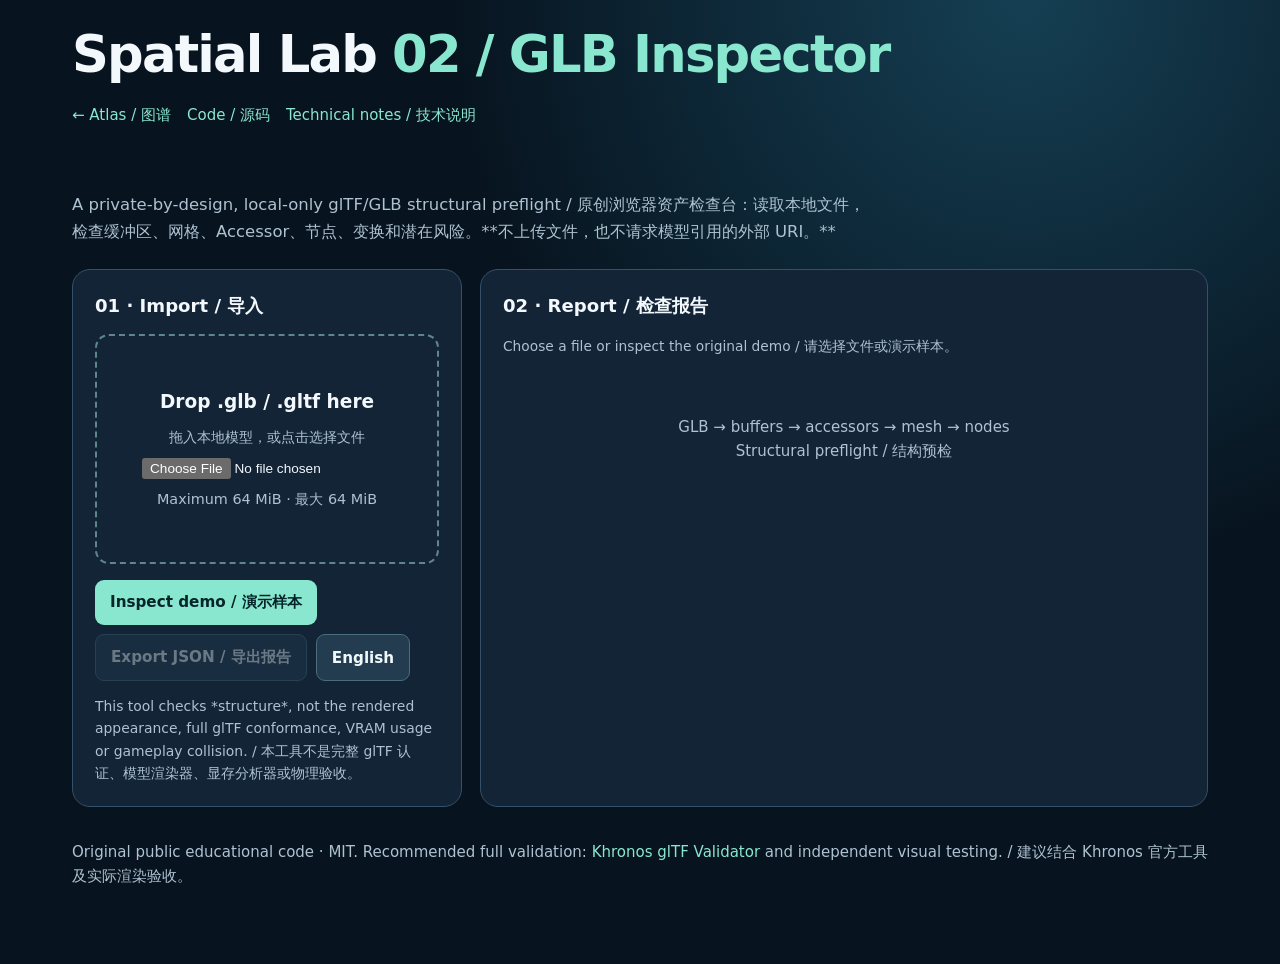
==== labs/glb-inspector/index.html @ d6ca84d6 "feat(labs): add offline GLB inspector UI with drag-drop, report and bounds preview" ====
<!doctype html>
<html lang="zh-CN"><head><meta charset="utf-8"><meta name="viewport" content="width=device-width,initial-scale=1"><link rel="icon" href="data:,"><meta name="description" content="Offline browser-based GLB/glTF preflight inspector, Chinese and English. No upload."><title>GLB Asset Inspector · Open Immersive Atlas</title>
<style>
:root{color-scheme:dark;--ink:#f3f8fc;--muted:#aec2d1;--bg:#07131e;--panel:#132437;--line:#355069;--accent:#89e7cf;--warn:#ffd08a;--bad:#ff9d9d}
*{box-sizing:border-box}body{margin:0;background:radial-gradient(circle at 80% 0,#153f53,transparent 42%),var(--bg);color:var(--ink);font:15px/1.6 system-ui,"Noto Sans SC",sans-serif}
a{color:var(--accent);text-decoration:none}a:hover{text-decoration:underline}header,main{max-width:1180px;padding:25px 22px;margin:auto}header{display:flex;justify-content:space-between;gap:20px;align-items:baseline;flex-wrap:wrap}header nav{display:flex;gap:16px;flex-wrap:wrap}
h1{margin:0;font-size:clamp(1.9rem,4vw,3.25rem);line-height:1.14;letter-spacing:-.035em}h1 b{color:var(--accent)}.intro{font-size:1.03rem;color:var(--muted);max-width:800px;margin:15px 0 24px}
.layout{display:grid;grid-template-columns:390px minmax(0,1fr);gap:18px}.panel{background:var(--panel);border:1px solid var(--line);border-radius:18px;padding:22px;min-width:0}.panel h2{font-size:1.13rem;margin:0 0 13px}
.drop{border:2px dashed #5e868b;border-radius:14px;min-height:230px;padding:28px 17px;text-align:center;display:flex;align-items:center;justify-content:center;flex-direction:column;gap:9px;transition:background .15s,border-color .15s}
.drop.over{background:#214248;border-color:var(--accent)}.drop strong{font-size:1.16rem}.drop p{margin:0;color:var(--muted);font-size:.9rem}
.drop input{width:100%;max-width:250px;font-size:.85rem}button{color:#06252b;background:var(--accent);border:0;border-radius:9px;padding:12px 15px;cursor:pointer;font:600 .95rem system-ui}
button.secondary{background:#243c50;color:#eff8f9;border:1px solid #496d79}button:disabled{opacity:.4;cursor:not-allowed}
.actions{display:flex;gap:9px;flex-wrap:wrap;margin-top:16px}.note{font-size:.87rem;color:var(--muted);margin:14px 0 0}
.metrics{display:grid;grid-template-columns:repeat(3,minmax(0,1fr));gap:9px;margin-bottom:18px}
.metric{border:1px solid #315063;border-radius:11px;background:#0a1b2a;padding:10px 13px;min-width:0}
.metric b{font-size:1.5rem;display:block;overflow-wrap:anywhere;font-variant-numeric:tabular-nums}.metric small{color:var(--muted)}
.empty{padding:40px 10px;text-align:center;color:var(--muted)}.status{font-size:.86rem;color:var(--muted);min-height:26px}
.issues{display:grid;gap:9px;max-height:390px;overflow:auto}.issue{padding:11px;border:1px solid #486178;border-radius:10px;background:#0e1e2f}
.issue[data-severity="error"]{border-left:3px solid var(--bad)}.issue[data-severity="warning"]{border-left:3px solid var(--warn)}
.issue strong{font-size:.85rem}.issue small{display:block;color:var(--muted);overflow-wrap:anywhere}.issue p{margin:3px 0 0}
.boxes{display:flex;gap:9px;flex-wrap:wrap;margin:10px 0}.tag{padding:4px 10px;border-radius:99px;background:#203748;color:#c9e4eb;font-size:.8rem}
.preview{background:#091826;border:1px solid #355268;border-radius:12px;padding:9px}.preview canvas{display:block;width:100%;height:175px}.preview-caption{font-size:.8rem;color:var(--muted);margin-top:6px}
footer{color:var(--muted);padding:18px 0 36px}.danger{color:var(--bad)}@media(max-width:800px){.layout{grid-template-columns:1fr}.metrics{grid-template-columns:repeat(2,minmax(0,1fr))}}@media(max-width:460px){.metrics{grid-template-columns:1fr}}
</style></head>
<body><header><div><h1>Spatial Lab <b>02 / GLB Inspector</b></h1></div><nav><a href="../../">← Atlas / 图谱</a><a href="https://github.com/star8592/open-immersive-atlas/tree/main/labs/glb-inspector">Code / 源码</a><a href="https://github.com/star8592/open-immersive-atlas/blob/main/labs/glb-inspector/README.md">Technical notes / 技术说明</a></nav></header>
<main><p class="intro">A private-by-design, local-only glTF/GLB structural preflight / 原创浏览器资产检查台：读取本地文件，检查缓冲区、网格、Accessor、节点、变换和潜在风险。**不上传文件，也不请求模型引用的外部 URI。**</p>
<div class="layout"><section class="panel"><h2>01 · Import / 导入</h2><div id="drop" class="drop"><strong>Drop .glb / .gltf here</strong><p>拖入本地模型，或点击选择文件</p><input id="file" type="file" accept=".glb,.gltf,model/gltf-binary,model/gltf+json" aria-label="Choose local glTF or GLB file"><p>Maximum 64 MiB · 最大 64 MiB</p></div><div class="actions"><button id="sample" type="button">Inspect demo / 演示样本</button><button id="export" class="secondary" type="button" disabled>Export JSON / 导出报告</button><button id="language" class="secondary" type="button">English</button></div><p class="note">This tool checks *structure*, not the rendered appearance, full glTF conformance, VRAM usage or gameplay collision. / 本工具不是完整 glTF 认证、模型渲染器、显存分析器或物理验收。</p></section>
<section class="panel"><h2>02 · Report / 检查报告</h2><p class="status" id="status" role="status" aria-live="polite">Choose a file or inspect the original demo / 请选择文件或演示样本。</p>
<div id="report" hidden><div class="metrics" id="metrics"></div><div class="boxes" id="tags"></div><div id="preview" class="preview"><canvas id="bounds" width="600" height="230" role="img" aria-label="Orthographic bounding-box schematic, not the model render"></canvas><div class="preview-caption">Bounding-box schematic only; not a mesh render / 仅显示包围盒结构示意，并非实际模型外观。</div></div><h3>Findings / 问题清单</h3><div class="issues" id="issues"></div></div>
<div id="empty" class="empty">GLB → buffers → accessors → mesh → nodes<br>Structural preflight / 结构预检</div></section></div>
<footer><p>Original public educational code · MIT. Recommended full validation: <a href="https://github.khronos.org/glTF-Validator/" target="_blank" rel="noopener noreferrer">Khronos glTF Validator</a> and independent visual testing. / 建议结合 Khronos 官方工具及实际渲染验收。</p></footer></main><script type="module" src="./app.mjs"></script></body></html>
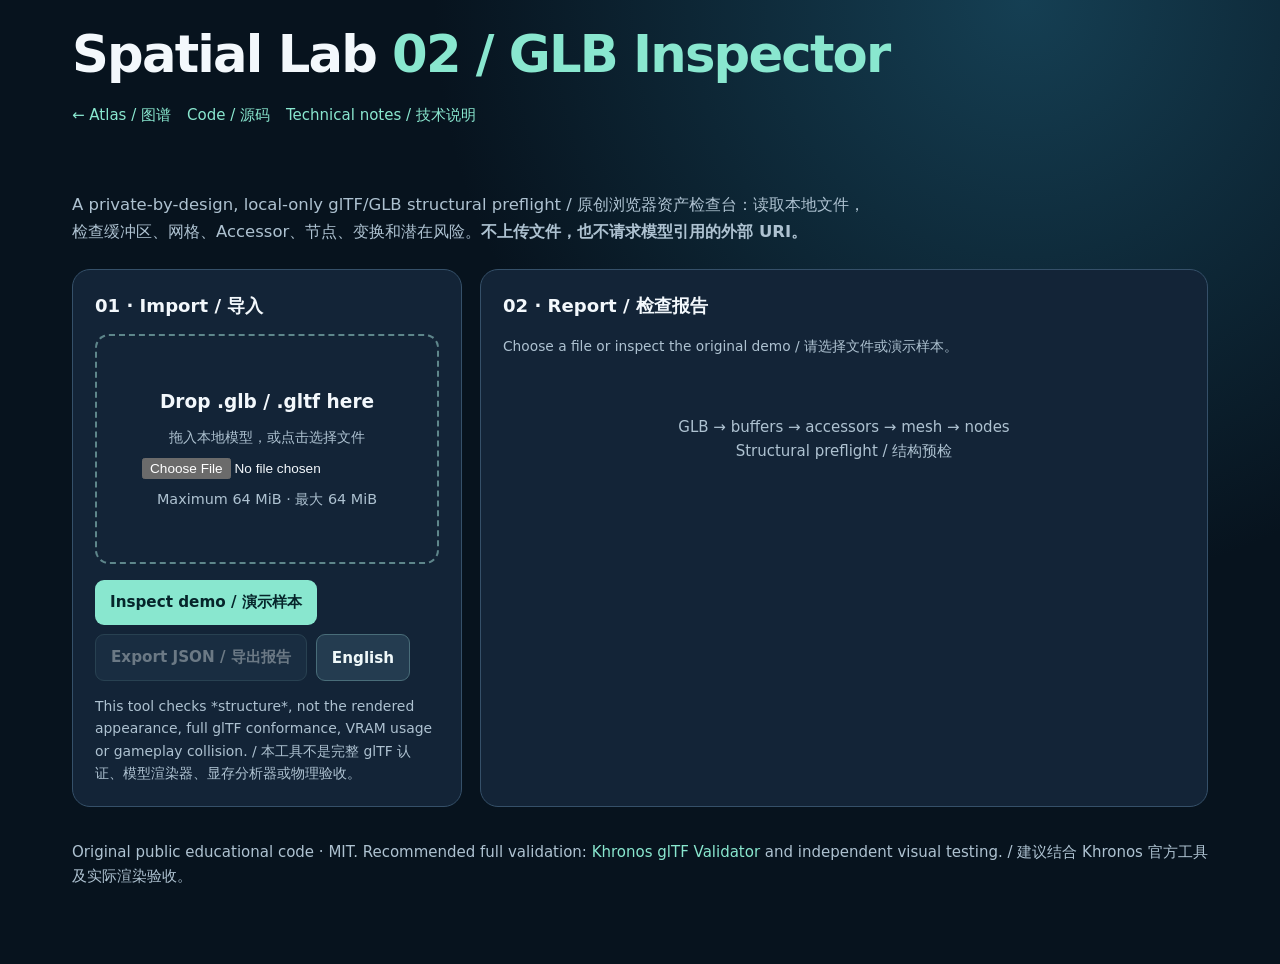
==== commit b0f3de72: "feat: integrate and validate local-first asset inspector in labs/glb-inspector/index.html" ====
--- a/labs/glb-inspector/index.html
+++ b/labs/glb-inspector/index.html
@@ -23,7 +23,7 @@
 footer{color:var(--muted);padding:18px 0 36px}.danger{color:var(--bad)}@media(max-width:800px){.layout{grid-template-columns:1fr}.metrics{grid-template-columns:repeat(2,minmax(0,1fr))}}@media(max-width:460px){.metrics{grid-template-columns:1fr}}
 </style></head>
 <body><header><div><h1>Spatial Lab <b>02 / GLB Inspector</b></h1></div><nav><a href="../../">← Atlas / 图谱</a><a href="https://github.com/star8592/open-immersive-atlas/tree/main/labs/glb-inspector">Code / 源码</a><a href="https://github.com/star8592/open-immersive-atlas/blob/main/labs/glb-inspector/README.md">Technical notes / 技术说明</a></nav></header>
-<main><p class="intro">A private-by-design, local-only glTF/GLB structural preflight / 原创浏览器资产检查台：读取本地文件，检查缓冲区、网格、Accessor、节点、变换和潜在风险。**不上传文件，也不请求模型引用的外部 URI。**</p>
+<main><p class="intro">A private-by-design, local-only glTF/GLB structural preflight / 原创浏览器资产检查台：读取本地文件，检查缓冲区、网格、Accessor、节点、变换和潜在风险。<strong>不上传文件，也不请求模型引用的外部 URI。</strong></p>
 <div class="layout"><section class="panel"><h2>01 · Import / 导入</h2><div id="drop" class="drop"><strong>Drop .glb / .gltf here</strong><p>拖入本地模型，或点击选择文件</p><input id="file" type="file" accept=".glb,.gltf,model/gltf-binary,model/gltf+json" aria-label="Choose local glTF or GLB file"><p>Maximum 64 MiB · 最大 64 MiB</p></div><div class="actions"><button id="sample" type="button">Inspect demo / 演示样本</button><button id="export" class="secondary" type="button" disabled>Export JSON / 导出报告</button><button id="language" class="secondary" type="button">English</button></div><p class="note">This tool checks *structure*, not the rendered appearance, full glTF conformance, VRAM usage or gameplay collision. / 本工具不是完整 glTF 认证、模型渲染器、显存分析器或物理验收。</p></section>
 <section class="panel"><h2>02 · Report / 检查报告</h2><p class="status" id="status" role="status" aria-live="polite">Choose a file or inspect the original demo / 请选择文件或演示样本。</p>
 <div id="report" hidden><div class="metrics" id="metrics"></div><div class="boxes" id="tags"></div><div id="preview" class="preview"><canvas id="bounds" width="600" height="230" role="img" aria-label="Orthographic bounding-box schematic, not the model render"></canvas><div class="preview-caption">Bounding-box schematic only; not a mesh render / 仅显示包围盒结构示意，并非实际模型外观。</div></div><h3>Findings / 问题清单</h3><div class="issues" id="issues"></div></div>
